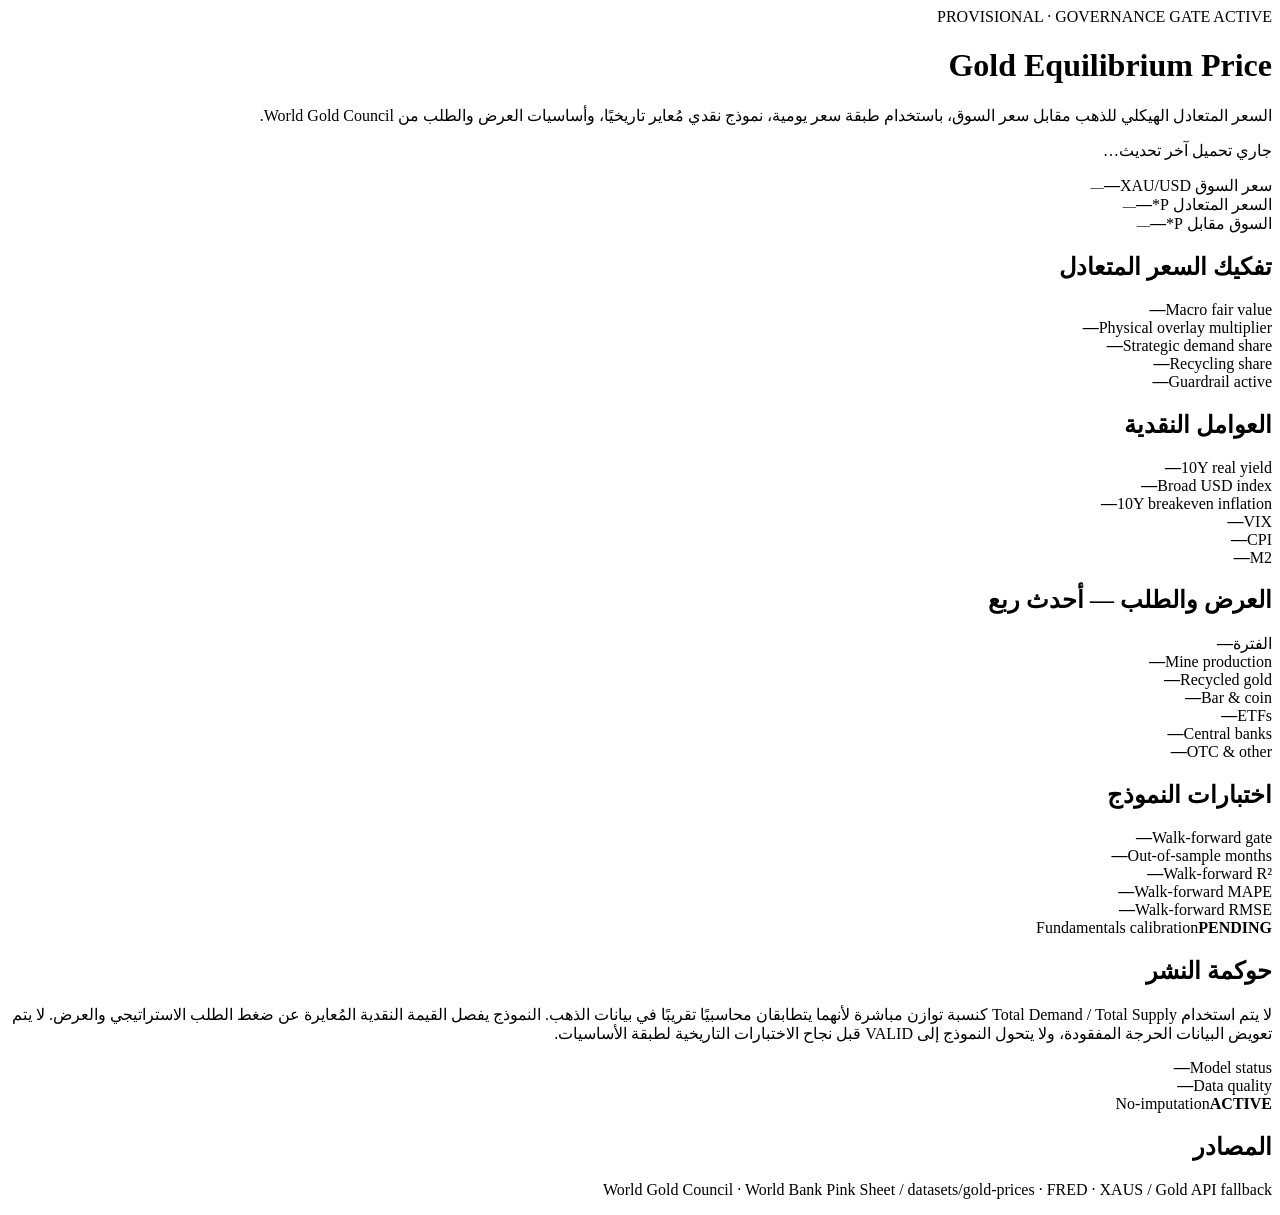
==== docs/gold/index.html @ 41882493 "Add production gold equilibrium dashboard" ====
<!doctype html>
<html lang="ar" dir="rtl">
<head>
<meta charset="utf-8">
<meta name="viewport" content="width=device-width,initial-scale=1">
<title>Gold Equilibrium Price</title>
<link rel="stylesheet" href="style.css">
</head>
<body>
<main>
<header>
<div class="badge" id="badge">PROVISIONAL · GOVERNANCE GATE ACTIVE</div>
<h1>Gold Equilibrium Price</h1>
<p class="lead">السعر المتعادل الهيكلي للذهب مقابل سعر السوق، باستخدام طبقة سعر يومية، نموذج نقدي مُعاير تاريخيًا، وأساسيات العرض والطلب من World Gold Council.</p>
<p class="muted" id="updated">جاري تحميل آخر تحديث…</p>
</header>
<section class="grid cards">
<article class="card"><span>سعر السوق XAU/USD</span><strong class="gold" id="spot">—</strong><small id="spotMeta">—</small></article>
<article class="card"><span>السعر المتعادل P*</span><strong class="green" id="pstar">—</strong><small id="pstarMeta">—</small></article>
<article class="card"><span>السوق مقابل P*</span><strong id="gap">—</strong><small id="gapMeta">—</small></article>
</section>
<section class="panel"><h2>تفكيك السعر المتعادل</h2>
<div class="row"><span>Macro fair value</span><b id="macroP">—</b></div>
<div class="row"><span>Physical overlay multiplier</span><b id="physical">—</b></div>
<div class="row"><span>Strategic demand share</span><b id="strategic">—</b></div>
<div class="row"><span>Recycling share</span><b id="recycling">—</b></div>
<div class="row"><span>Guardrail active</span><b id="guardrail">—</b></div>
</section>
<section class="panel"><h2>العوامل النقدية</h2>
<div class="row"><span>10Y real yield</span><b id="ry">—</b></div>
<div class="row"><span>Broad USD index</span><b id="usd">—</b></div>
<div class="row"><span>10Y breakeven inflation</span><b id="be">—</b></div>
<div class="row"><span>VIX</span><b id="vix">—</b></div>
<div class="row"><span>CPI</span><b id="cpi">—</b></div>
<div class="row"><span>M2</span><b id="m2">—</b></div>
</section>
<section class="panel"><h2>العرض والطلب — أحدث ربع</h2>
<div class="row"><span>الفترة</span><b id="quarter">—</b></div>
<div class="row"><span>Mine production</span><b id="mine">—</b></div>
<div class="row"><span>Recycled gold</span><b id="rec">—</b></div>
<div class="row"><span>Bar & coin</span><b id="barcoin">—</b></div>
<div class="row"><span>ETFs</span><b id="etf">—</b></div>
<div class="row"><span>Central banks</span><b id="cb">—</b></div>
<div class="row"><span>OTC & other</span><b id="otc">—</b></div>
</section>
<section class="panel"><h2>اختبارات النموذج</h2>
<div class="row"><span>Walk-forward gate</span><b id="wf">—</b></div>
<div class="row"><span>Out-of-sample months</span><b id="oos">—</b></div>
<div class="row"><span>Walk-forward R²</span><b id="r2">—</b></div>
<div class="row"><span>Walk-forward MAPE</span><b id="mape">—</b></div>
<div class="row"><span>Walk-forward RMSE</span><b id="rmse">—</b></div>
<div class="row"><span>Fundamentals calibration</span><b class="yellow">PENDING</b></div>
</section>
<section class="panel"><h2>حوكمة النشر</h2>
<p class="note">لا يتم استخدام Total Demand / Total Supply كنسبة توازن مباشرة لأنهما يتطابقان محاسبيًا تقريبًا في بيانات الذهب. النموذج يفصل القيمة النقدية المُعايرة عن ضغط الطلب الاستراتيجي والعرض. لا يتم تعويض البيانات الحرجة المفقودة، ولا يتحول النموذج إلى VALID قبل نجاح الاختبارات التاريخية لطبقة الأساسيات.</p>
<div class="row"><span>Model status</span><b id="status">—</b></div>
<div class="row"><span>Data quality</span><b id="quality">—</b></div>
<div class="row"><span>No-imputation</span><b class="green">ACTIVE</b></div>
</section>
<section class="panel"><h2>المصادر</h2><p class="sources">World Gold Council · World Bank Pink Sheet / datasets/gold-prices · FRED · XAUS / Gold API fallback</p></section>
</main>
<script src="app.js"></script>
</body>
</html>
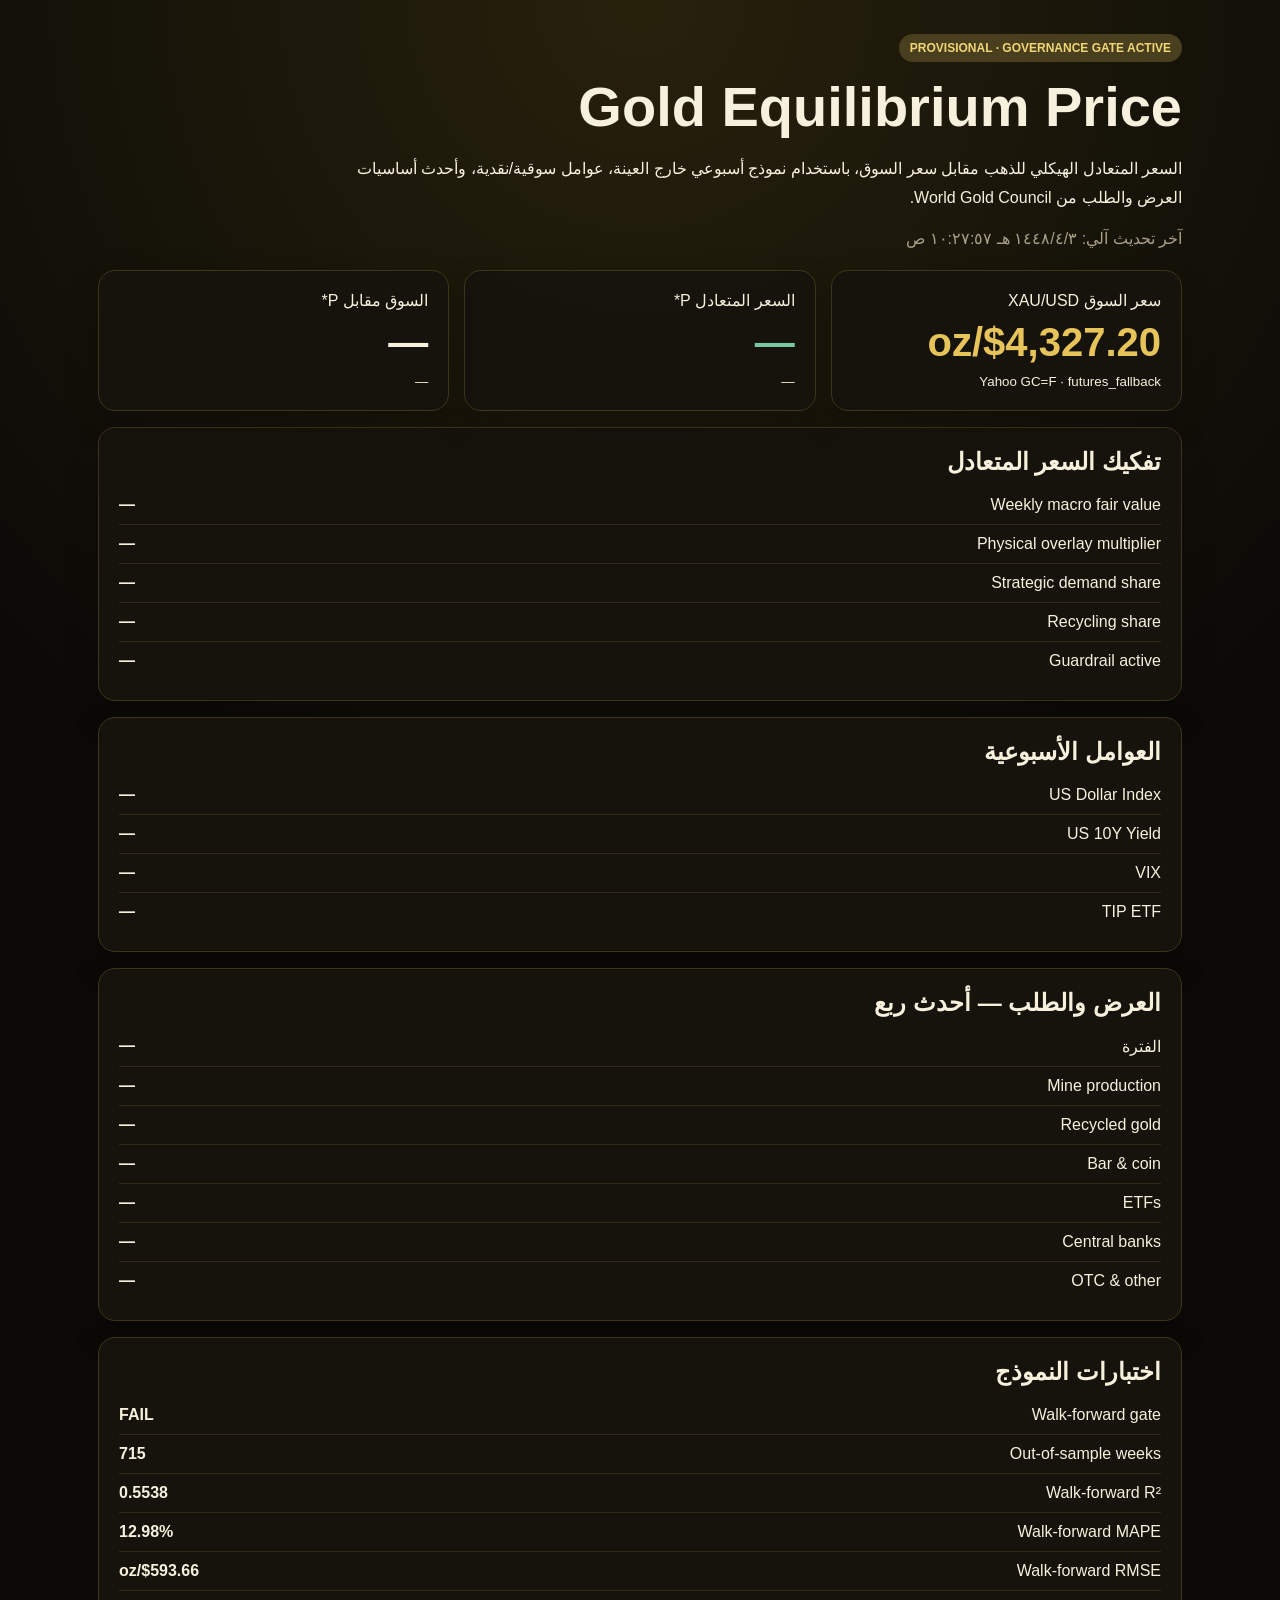
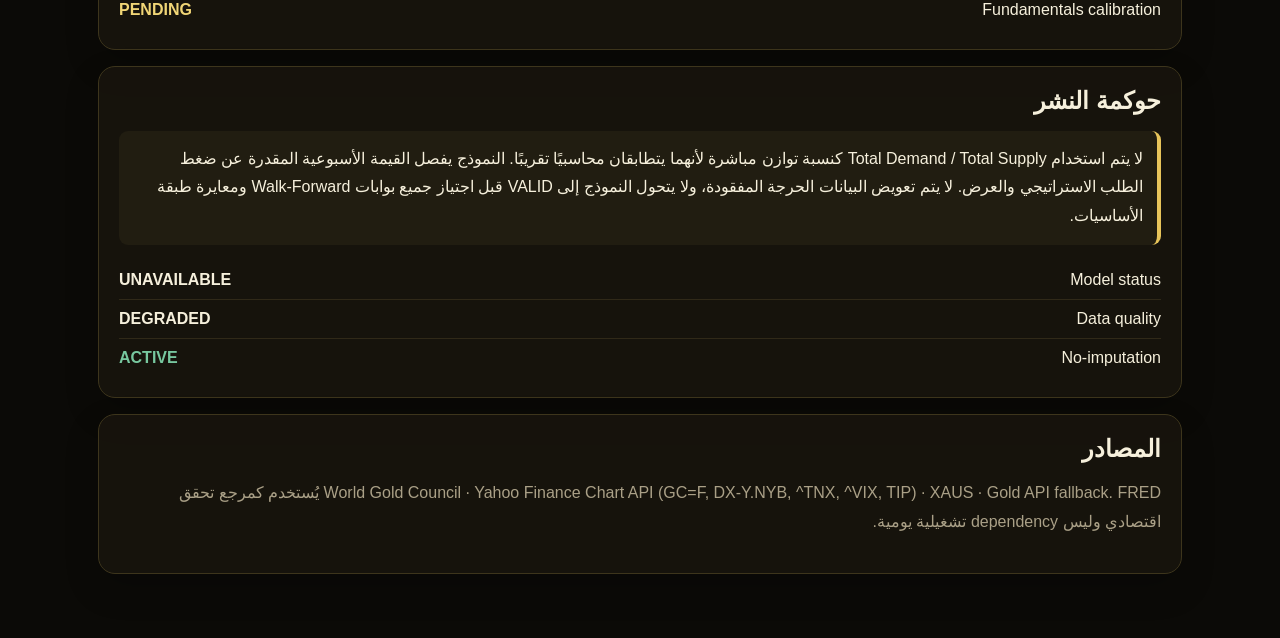
==== commit 36aa3053: "Align gold dashboard with weekly Yahoo model" ====
--- a/docs/gold/index.html
+++ b/docs/gold/index.html
@@ -1,64 +1,10 @@
 <!doctype html>
-<html lang="ar" dir="rtl">
-<head>
-<meta charset="utf-8">
-<meta name="viewport" content="width=device-width,initial-scale=1">
-<title>Gold Equilibrium Price</title>
-<link rel="stylesheet" href="style.css">
-</head>
-<body>
-<main>
-<header>
-<div class="badge" id="badge">PROVISIONAL · GOVERNANCE GATE ACTIVE</div>
-<h1>Gold Equilibrium Price</h1>
-<p class="lead">السعر المتعادل الهيكلي للذهب مقابل سعر السوق، باستخدام طبقة سعر يومية، نموذج نقدي مُعاير تاريخيًا، وأساسيات العرض والطلب من World Gold Council.</p>
-<p class="muted" id="updated">جاري تحميل آخر تحديث…</p>
-</header>
-<section class="grid cards">
-<article class="card"><span>سعر السوق XAU/USD</span><strong class="gold" id="spot">—</strong><small id="spotMeta">—</small></article>
-<article class="card"><span>السعر المتعادل P*</span><strong class="green" id="pstar">—</strong><small id="pstarMeta">—</small></article>
-<article class="card"><span>السوق مقابل P*</span><strong id="gap">—</strong><small id="gapMeta">—</small></article>
-</section>
-<section class="panel"><h2>تفكيك السعر المتعادل</h2>
-<div class="row"><span>Macro fair value</span><b id="macroP">—</b></div>
-<div class="row"><span>Physical overlay multiplier</span><b id="physical">—</b></div>
-<div class="row"><span>Strategic demand share</span><b id="strategic">—</b></div>
-<div class="row"><span>Recycling share</span><b id="recycling">—</b></div>
-<div class="row"><span>Guardrail active</span><b id="guardrail">—</b></div>
-</section>
-<section class="panel"><h2>العوامل النقدية</h2>
-<div class="row"><span>10Y real yield</span><b id="ry">—</b></div>
-<div class="row"><span>Broad USD index</span><b id="usd">—</b></div>
-<div class="row"><span>10Y breakeven inflation</span><b id="be">—</b></div>
-<div class="row"><span>VIX</span><b id="vix">—</b></div>
-<div class="row"><span>CPI</span><b id="cpi">—</b></div>
-<div class="row"><span>M2</span><b id="m2">—</b></div>
-</section>
-<section class="panel"><h2>العرض والطلب — أحدث ربع</h2>
-<div class="row"><span>الفترة</span><b id="quarter">—</b></div>
-<div class="row"><span>Mine production</span><b id="mine">—</b></div>
-<div class="row"><span>Recycled gold</span><b id="rec">—</b></div>
-<div class="row"><span>Bar & coin</span><b id="barcoin">—</b></div>
-<div class="row"><span>ETFs</span><b id="etf">—</b></div>
-<div class="row"><span>Central banks</span><b id="cb">—</b></div>
-<div class="row"><span>OTC & other</span><b id="otc">—</b></div>
-</section>
-<section class="panel"><h2>اختبارات النموذج</h2>
-<div class="row"><span>Walk-forward gate</span><b id="wf">—</b></div>
-<div class="row"><span>Out-of-sample months</span><b id="oos">—</b></div>
-<div class="row"><span>Walk-forward R²</span><b id="r2">—</b></div>
-<div class="row"><span>Walk-forward MAPE</span><b id="mape">—</b></div>
-<div class="row"><span>Walk-forward RMSE</span><b id="rmse">—</b></div>
-<div class="row"><span>Fundamentals calibration</span><b class="yellow">PENDING</b></div>
-</section>
-<section class="panel"><h2>حوكمة النشر</h2>
-<p class="note">لا يتم استخدام Total Demand / Total Supply كنسبة توازن مباشرة لأنهما يتطابقان محاسبيًا تقريبًا في بيانات الذهب. النموذج يفصل القيمة النقدية المُعايرة عن ضغط الطلب الاستراتيجي والعرض. لا يتم تعويض البيانات الحرجة المفقودة، ولا يتحول النموذج إلى VALID قبل نجاح الاختبارات التاريخية لطبقة الأساسيات.</p>
-<div class="row"><span>Model status</span><b id="status">—</b></div>
-<div class="row"><span>Data quality</span><b id="quality">—</b></div>
-<div class="row"><span>No-imputation</span><b class="green">ACTIVE</b></div>
-</section>
-<section class="panel"><h2>المصادر</h2><p class="sources">World Gold Council · World Bank Pink Sheet / datasets/gold-prices · FRED · XAUS / Gold API fallback</p></section>
-</main>
-<script src="app.js"></script>
-</body>
-</html>
+<html lang="ar" dir="rtl"><head><meta charset="utf-8"><meta name="viewport" content="width=device-width,initial-scale=1"><title>Gold Equilibrium Price</title><link rel="stylesheet" href="style.css"></head>
+<body><main><header><div class="badge" id="badge">PROVISIONAL · GOVERNANCE GATE ACTIVE</div><h1>Gold Equilibrium Price</h1><p class="lead">السعر المتعادل الهيكلي للذهب مقابل سعر السوق، باستخدام نموذج أسبوعي خارج العينة، عوامل سوقية/نقدية، وأحدث أساسيات العرض والطلب من World Gold Council.</p><p class="muted" id="updated">جاري تحميل آخر تحديث…</p></header>
+<section class="grid cards"><article class="card"><span>سعر السوق XAU/USD</span><strong class="gold" id="spot">—</strong><small id="spotMeta">—</small></article><article class="card"><span>السعر المتعادل P*</span><strong class="green" id="pstar">—</strong><small id="pstarMeta">—</small></article><article class="card"><span>السوق مقابل P*</span><strong id="gap">—</strong><small id="gapMeta">—</small></article></section>
+<section class="panel"><h2>تفكيك السعر المتعادل</h2><div class="row"><span>Weekly macro fair value</span><b id="macroP">—</b></div><div class="row"><span>Physical overlay multiplier</span><b id="physical">—</b></div><div class="row"><span>Strategic demand share</span><b id="strategic">—</b></div><div class="row"><span>Recycling share</span><b id="recycling">—</b></div><div class="row"><span>Guardrail active</span><b id="guardrail">—</b></div></section>
+<section class="panel"><h2>العوامل الأسبوعية</h2><div class="row"><span>US Dollar Index</span><b id="usd">—</b></div><div class="row"><span>US 10Y Yield</span><b id="tnx">—</b></div><div class="row"><span>VIX</span><b id="vix">—</b></div><div class="row"><span>TIP ETF</span><b id="tip">—</b></div></section>
+<section class="panel"><h2>العرض والطلب — أحدث ربع</h2><div class="row"><span>الفترة</span><b id="quarter">—</b></div><div class="row"><span>Mine production</span><b id="mine">—</b></div><div class="row"><span>Recycled gold</span><b id="rec">—</b></div><div class="row"><span>Bar & coin</span><b id="barcoin">—</b></div><div class="row"><span>ETFs</span><b id="etf">—</b></div><div class="row"><span>Central banks</span><b id="cb">—</b></div><div class="row"><span>OTC & other</span><b id="otc">—</b></div></section>
+<section class="panel"><h2>اختبارات النموذج</h2><div class="row"><span>Walk-forward gate</span><b id="wf">—</b></div><div class="row"><span>Out-of-sample weeks</span><b id="oos">—</b></div><div class="row"><span>Walk-forward R²</span><b id="r2">—</b></div><div class="row"><span>Walk-forward MAPE</span><b id="mape">—</b></div><div class="row"><span>Walk-forward RMSE</span><b id="rmse">—</b></div><div class="row"><span>Fundamentals calibration</span><b class="yellow">PENDING</b></div></section>
+<section class="panel"><h2>حوكمة النشر</h2><p class="note">لا يتم استخدام Total Demand / Total Supply كنسبة توازن مباشرة لأنهما يتطابقان محاسبيًا تقريبًا. النموذج يفصل القيمة الأسبوعية المقدرة عن ضغط الطلب الاستراتيجي والعرض. لا يتم تعويض البيانات الحرجة المفقودة، ولا يتحول النموذج إلى VALID قبل اجتياز جميع بوابات Walk-Forward ومعايرة طبقة الأساسيات.</p><div class="row"><span>Model status</span><b id="status">—</b></div><div class="row"><span>Data quality</span><b id="quality">—</b></div><div class="row"><span>No-imputation</span><b class="green">ACTIVE</b></div></section>
+<section class="panel"><h2>المصادر</h2><p class="sources">World Gold Council · Yahoo Finance Chart API (GC=F, DX-Y.NYB, ^TNX, ^VIX, TIP) · XAUS · Gold API fallback. FRED يُستخدم كمرجع تحقق اقتصادي وليس dependency تشغيلية يومية.</p></section></main><script src="app.js"></script></body></html>
--- a/docs/gold/style.css
+++ b/docs/gold/style.css
@@ -0,0 +1 @@
+:root{--bg:#0b0a07;--panel:#17140d;--line:#3d351c;--text:#f6f0dc;--muted:#aaa087;--gold:#e7c45a;--green:#77c79f;--red:#ff8580;--yellow:#f0d576}*{box-sizing:border-box}body{margin:0;background:radial-gradient(circle at top,#27210c 0,#0b0a07 38%);color:var(--text);font-family:Arial,Tahoma,sans-serif}main{max-width:1120px;margin:auto;padding:34px 18px 64px}header{margin-bottom:22px}h1{font-size:clamp(34px,5vw,56px);margin:12px 0 8px}h2{margin:0 0 10px}.lead{max-width:850px;line-height:1.8}.muted{color:var(--muted)}.badge{display:inline-block;background:#493f1e;color:var(--yellow);padding:7px 11px;border-radius:999px;font-size:12px;font-weight:700}.grid{display:grid;grid-template-columns:repeat(3,1fr);gap:15px}.card,.panel{background:rgba(23,20,13,.95);border:1px solid var(--line);border-radius:17px;padding:20px;box-shadow:0 14px 34px rgba(0,0,0,.18)}.card strong{display:block;font-size:clamp(28px,4vw,40px);margin:10px 0 7px}.panel{margin-top:16px}.row{display:flex;justify-content:space-between;gap:22px;padding:10px 0;border-bottom:1px solid #302918}.row:last-child{border-bottom:0}.row b{text-align:left}.gold{color:var(--gold)}.green{color:var(--green)}.red{color:var(--red)}.yellow{color:var(--yellow)}.note{line-height:1.8;background:#211d11;border-right:4px solid var(--gold);padding:14px;border-radius:9px}.sources{color:var(--muted);line-height:1.8}@media(max-width:820px){.grid{grid-template-columns:1fr}.row{align-items:flex-start}.row b{max-width:55%}}
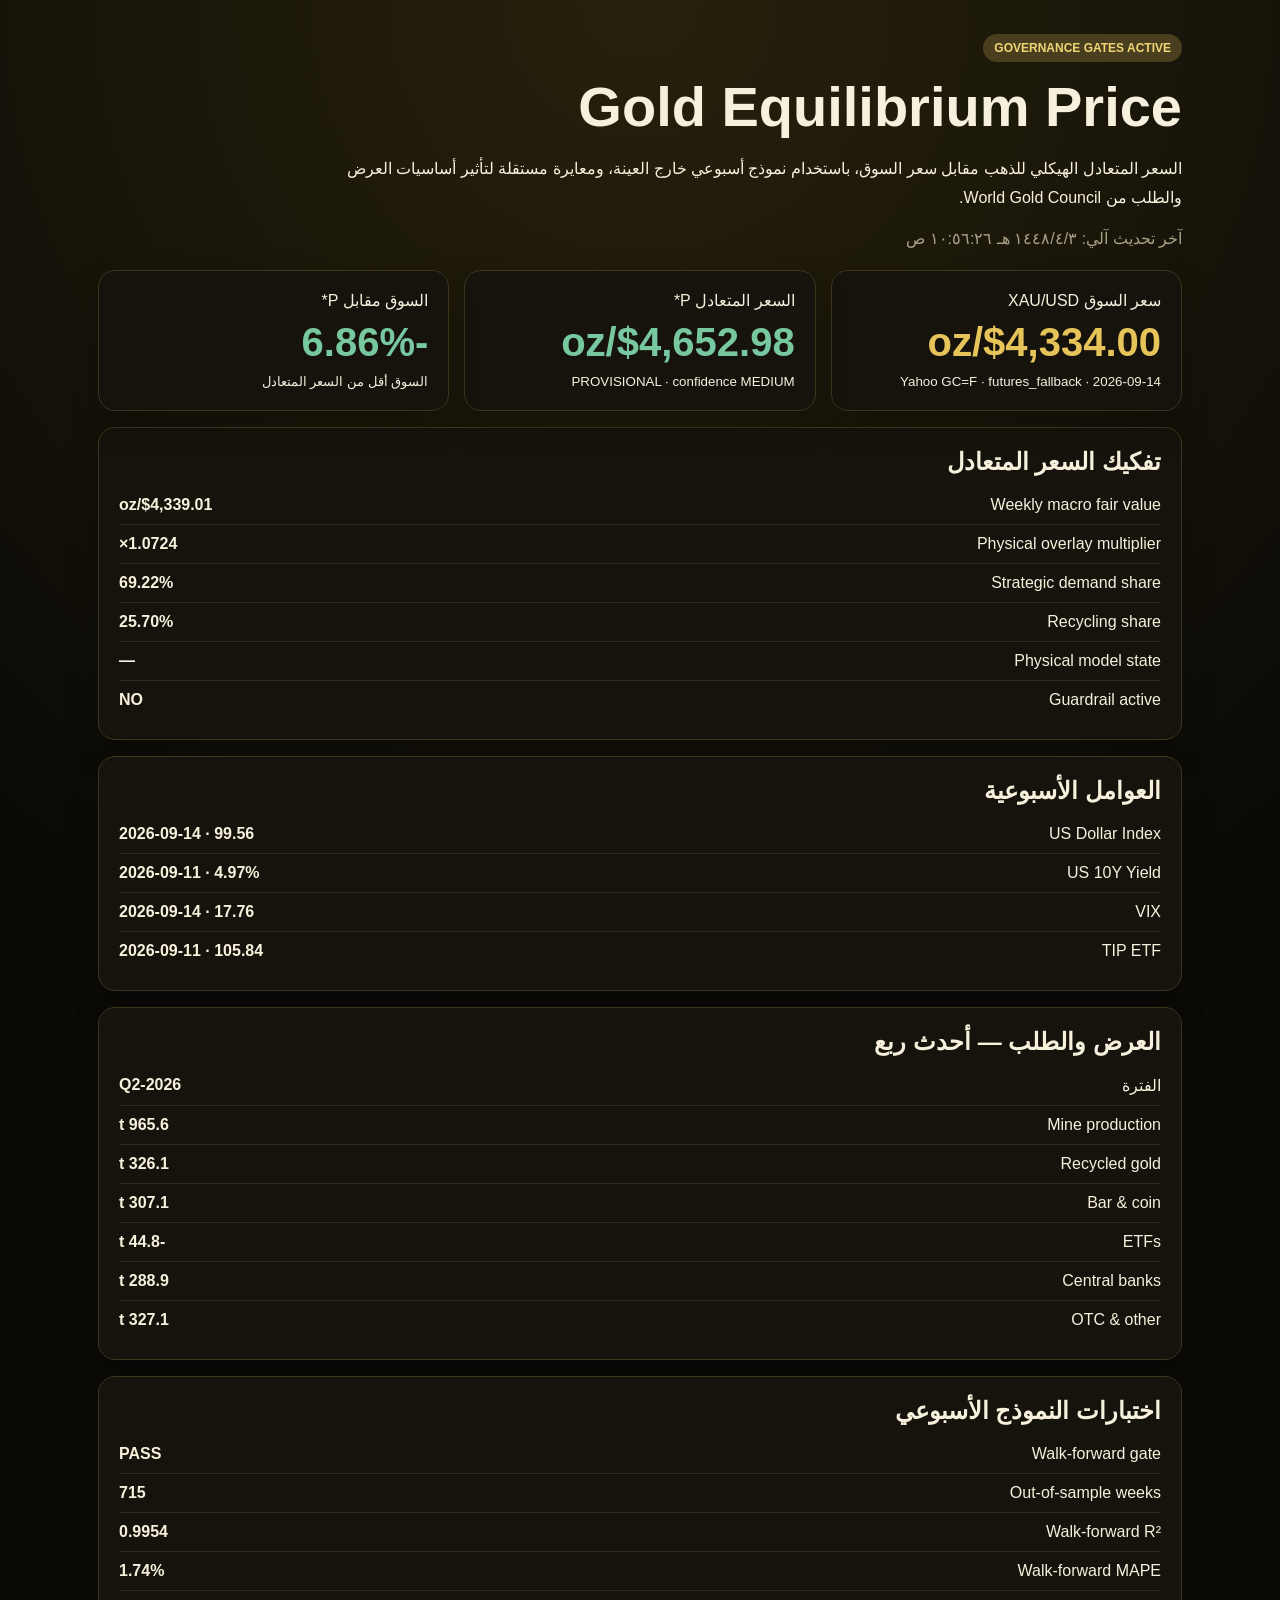
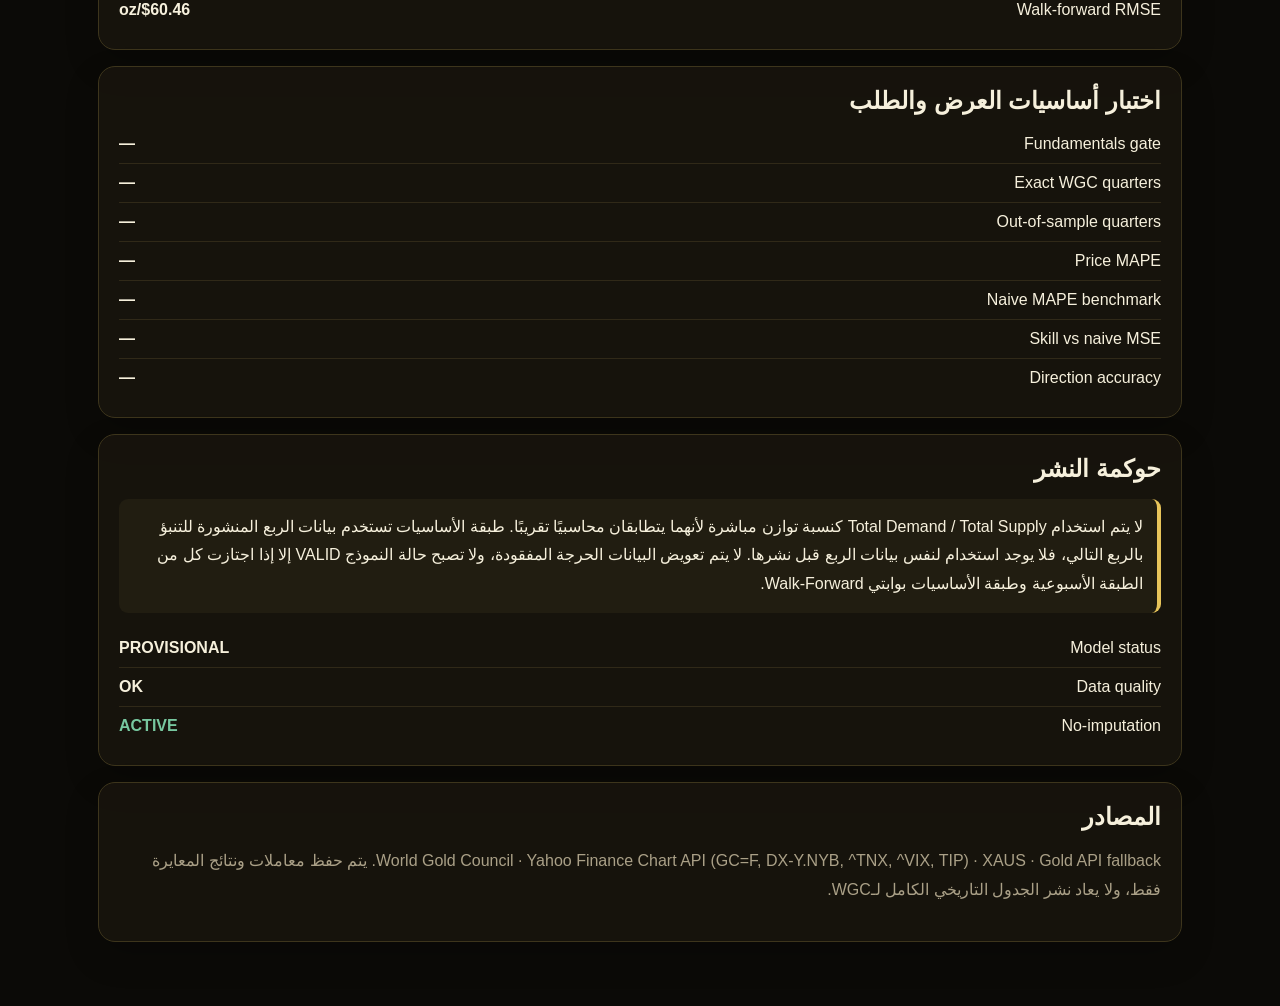
==== commit 1d3f976b: "Show WGC fundamentals calibration metrics on gold dashboard" ====
--- a/docs/gold/index.html
+++ b/docs/gold/index.html
@@ -1,10 +1,11 @@
 <!doctype html>
 <html lang="ar" dir="rtl"><head><meta charset="utf-8"><meta name="viewport" content="width=device-width,initial-scale=1"><title>Gold Equilibrium Price</title><link rel="stylesheet" href="style.css"></head>
-<body><main><header><div class="badge" id="badge">PROVISIONAL · GOVERNANCE GATE ACTIVE</div><h1>Gold Equilibrium Price</h1><p class="lead">السعر المتعادل الهيكلي للذهب مقابل سعر السوق، باستخدام نموذج أسبوعي خارج العينة، عوامل سوقية/نقدية، وأحدث أساسيات العرض والطلب من World Gold Council.</p><p class="muted" id="updated">جاري تحميل آخر تحديث…</p></header>
+<body><main><header><div class="badge" id="badge">GOVERNANCE GATES ACTIVE</div><h1>Gold Equilibrium Price</h1><p class="lead">السعر المتعادل الهيكلي للذهب مقابل سعر السوق، باستخدام نموذج أسبوعي خارج العينة، ومعايرة مستقلة لتأثير أساسيات العرض والطلب من World Gold Council.</p><p class="muted" id="updated">جاري تحميل آخر تحديث…</p></header>
 <section class="grid cards"><article class="card"><span>سعر السوق XAU/USD</span><strong class="gold" id="spot">—</strong><small id="spotMeta">—</small></article><article class="card"><span>السعر المتعادل P*</span><strong class="green" id="pstar">—</strong><small id="pstarMeta">—</small></article><article class="card"><span>السوق مقابل P*</span><strong id="gap">—</strong><small id="gapMeta">—</small></article></section>
-<section class="panel"><h2>تفكيك السعر المتعادل</h2><div class="row"><span>Weekly macro fair value</span><b id="macroP">—</b></div><div class="row"><span>Physical overlay multiplier</span><b id="physical">—</b></div><div class="row"><span>Strategic demand share</span><b id="strategic">—</b></div><div class="row"><span>Recycling share</span><b id="recycling">—</b></div><div class="row"><span>Guardrail active</span><b id="guardrail">—</b></div></section>
+<section class="panel"><h2>تفكيك السعر المتعادل</h2><div class="row"><span>Weekly macro fair value</span><b id="macroP">—</b></div><div class="row"><span>Physical overlay multiplier</span><b id="physical">—</b></div><div class="row"><span>Strategic demand share</span><b id="strategic">—</b></div><div class="row"><span>Recycling share</span><b id="recycling">—</b></div><div class="row"><span>Physical model state</span><b id="physicalState">—</b></div><div class="row"><span>Guardrail active</span><b id="guardrail">—</b></div></section>
 <section class="panel"><h2>العوامل الأسبوعية</h2><div class="row"><span>US Dollar Index</span><b id="usd">—</b></div><div class="row"><span>US 10Y Yield</span><b id="tnx">—</b></div><div class="row"><span>VIX</span><b id="vix">—</b></div><div class="row"><span>TIP ETF</span><b id="tip">—</b></div></section>
 <section class="panel"><h2>العرض والطلب — أحدث ربع</h2><div class="row"><span>الفترة</span><b id="quarter">—</b></div><div class="row"><span>Mine production</span><b id="mine">—</b></div><div class="row"><span>Recycled gold</span><b id="rec">—</b></div><div class="row"><span>Bar & coin</span><b id="barcoin">—</b></div><div class="row"><span>ETFs</span><b id="etf">—</b></div><div class="row"><span>Central banks</span><b id="cb">—</b></div><div class="row"><span>OTC & other</span><b id="otc">—</b></div></section>
-<section class="panel"><h2>اختبارات النموذج</h2><div class="row"><span>Walk-forward gate</span><b id="wf">—</b></div><div class="row"><span>Out-of-sample weeks</span><b id="oos">—</b></div><div class="row"><span>Walk-forward R²</span><b id="r2">—</b></div><div class="row"><span>Walk-forward MAPE</span><b id="mape">—</b></div><div class="row"><span>Walk-forward RMSE</span><b id="rmse">—</b></div><div class="row"><span>Fundamentals calibration</span><b class="yellow">PENDING</b></div></section>
-<section class="panel"><h2>حوكمة النشر</h2><p class="note">لا يتم استخدام Total Demand / Total Supply كنسبة توازن مباشرة لأنهما يتطابقان محاسبيًا تقريبًا. النموذج يفصل القيمة الأسبوعية المقدرة عن ضغط الطلب الاستراتيجي والعرض. لا يتم تعويض البيانات الحرجة المفقودة، ولا يتحول النموذج إلى VALID قبل اجتياز جميع بوابات Walk-Forward ومعايرة طبقة الأساسيات.</p><div class="row"><span>Model status</span><b id="status">—</b></div><div class="row"><span>Data quality</span><b id="quality">—</b></div><div class="row"><span>No-imputation</span><b class="green">ACTIVE</b></div></section>
-<section class="panel"><h2>المصادر</h2><p class="sources">World Gold Council · Yahoo Finance Chart API (GC=F, DX-Y.NYB, ^TNX, ^VIX, TIP) · XAUS · Gold API fallback. FRED يُستخدم كمرجع تحقق اقتصادي وليس dependency تشغيلية يومية.</p></section></main><script src="app.js"></script></body></html>
+<section class="panel"><h2>اختبارات النموذج الأسبوعي</h2><div class="row"><span>Walk-forward gate</span><b id="wf">—</b></div><div class="row"><span>Out-of-sample weeks</span><b id="oos">—</b></div><div class="row"><span>Walk-forward R²</span><b id="r2">—</b></div><div class="row"><span>Walk-forward MAPE</span><b id="mape">—</b></div><div class="row"><span>Walk-forward RMSE</span><b id="rmse">—</b></div></section>
+<section class="panel"><h2>اختبار أساسيات العرض والطلب</h2><div class="row"><span>Fundamentals gate</span><b id="fundWF">—</b></div><div class="row"><span>Exact WGC quarters</span><b id="fundN">—</b></div><div class="row"><span>Out-of-sample quarters</span><b id="fundOOS">—</b></div><div class="row"><span>Price MAPE</span><b id="fundMape">—</b></div><div class="row"><span>Naive MAPE benchmark</span><b id="fundNaive">—</b></div><div class="row"><span>Skill vs naive MSE</span><b id="fundSkill">—</b></div><div class="row"><span>Direction accuracy</span><b id="fundDirection">—</b></div></section>
+<section class="panel"><h2>حوكمة النشر</h2><p class="note">لا يتم استخدام Total Demand / Total Supply كنسبة توازن مباشرة لأنهما يتطابقان محاسبيًا تقريبًا. طبقة الأساسيات تستخدم بيانات الربع المنشورة للتنبؤ بالربع التالي، فلا يوجد استخدام لنفس بيانات الربع قبل نشرها. لا يتم تعويض البيانات الحرجة المفقودة، ولا تصبح حالة النموذج VALID إلا إذا اجتازت كل من الطبقة الأسبوعية وطبقة الأساسيات بوابتي Walk‑Forward.</p><div class="row"><span>Model status</span><b id="status">—</b></div><div class="row"><span>Data quality</span><b id="quality">—</b></div><div class="row"><span>No-imputation</span><b class="green">ACTIVE</b></div></section>
+<section class="panel"><h2>المصادر</h2><p class="sources">World Gold Council · Yahoo Finance Chart API (GC=F, DX-Y.NYB, ^TNX, ^VIX, TIP) · XAUS · Gold API fallback. يتم حفظ معاملات ونتائج المعايرة فقط، ولا يعاد نشر الجدول التاريخي الكامل لـWGC.</p></section></main><script src="app.js"></script></body></html>
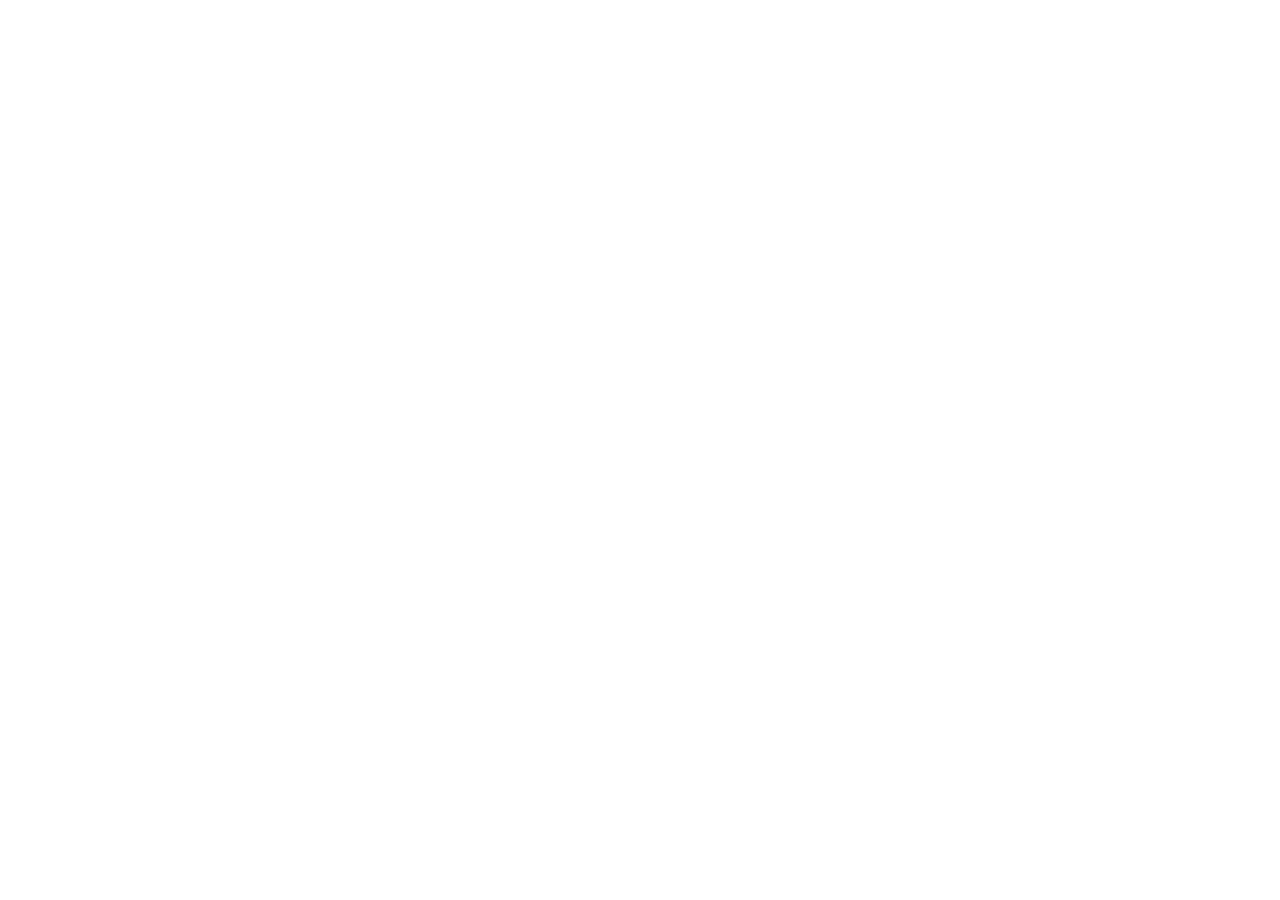
==== commit cd48ac11: "Move gold project to independent repository" ====
--- a/docs/gold/index.html
+++ b/docs/gold/index.html
@@ -1,11 +1 @@
-<!doctype html>
-<html lang="ar" dir="rtl"><head><meta charset="utf-8"><meta name="viewport" content="width=device-width,initial-scale=1"><title>Gold Equilibrium Price</title><link rel="stylesheet" href="style.css"></head>
-<body><main><header><div class="badge" id="badge">GOVERNANCE GATES ACTIVE</div><h1>Gold Equilibrium Price</h1><p class="lead">السعر المتعادل الهيكلي للذهب مقابل سعر السوق، باستخدام نموذج أسبوعي خارج العينة، ومعايرة مستقلة لتأثير أساسيات العرض والطلب من World Gold Council.</p><p class="muted" id="updated">جاري تحميل آخر تحديث…</p></header>
-<section class="grid cards"><article class="card"><span>سعر السوق XAU/USD</span><strong class="gold" id="spot">—</strong><small id="spotMeta">—</small></article><article class="card"><span>السعر المتعادل P*</span><strong class="green" id="pstar">—</strong><small id="pstarMeta">—</small></article><article class="card"><span>السوق مقابل P*</span><strong id="gap">—</strong><small id="gapMeta">—</small></article></section>
-<section class="panel"><h2>تفكيك السعر المتعادل</h2><div class="row"><span>Weekly macro fair value</span><b id="macroP">—</b></div><div class="row"><span>Physical overlay multiplier</span><b id="physical">—</b></div><div class="row"><span>Strategic demand share</span><b id="strategic">—</b></div><div class="row"><span>Recycling share</span><b id="recycling">—</b></div><div class="row"><span>Physical model state</span><b id="physicalState">—</b></div><div class="row"><span>Guardrail active</span><b id="guardrail">—</b></div></section>
-<section class="panel"><h2>العوامل الأسبوعية</h2><div class="row"><span>US Dollar Index</span><b id="usd">—</b></div><div class="row"><span>US 10Y Yield</span><b id="tnx">—</b></div><div class="row"><span>VIX</span><b id="vix">—</b></div><div class="row"><span>TIP ETF</span><b id="tip">—</b></div></section>
-<section class="panel"><h2>العرض والطلب — أحدث ربع</h2><div class="row"><span>الفترة</span><b id="quarter">—</b></div><div class="row"><span>Mine production</span><b id="mine">—</b></div><div class="row"><span>Recycled gold</span><b id="rec">—</b></div><div class="row"><span>Bar & coin</span><b id="barcoin">—</b></div><div class="row"><span>ETFs</span><b id="etf">—</b></div><div class="row"><span>Central banks</span><b id="cb">—</b></div><div class="row"><span>OTC & other</span><b id="otc">—</b></div></section>
-<section class="panel"><h2>اختبارات النموذج الأسبوعي</h2><div class="row"><span>Walk-forward gate</span><b id="wf">—</b></div><div class="row"><span>Out-of-sample weeks</span><b id="oos">—</b></div><div class="row"><span>Walk-forward R²</span><b id="r2">—</b></div><div class="row"><span>Walk-forward MAPE</span><b id="mape">—</b></div><div class="row"><span>Walk-forward RMSE</span><b id="rmse">—</b></div></section>
-<section class="panel"><h2>اختبار أساسيات العرض والطلب</h2><div class="row"><span>Fundamentals gate</span><b id="fundWF">—</b></div><div class="row"><span>Exact WGC quarters</span><b id="fundN">—</b></div><div class="row"><span>Out-of-sample quarters</span><b id="fundOOS">—</b></div><div class="row"><span>Price MAPE</span><b id="fundMape">—</b></div><div class="row"><span>Naive MAPE benchmark</span><b id="fundNaive">—</b></div><div class="row"><span>Skill vs naive MSE</span><b id="fundSkill">—</b></div><div class="row"><span>Direction accuracy</span><b id="fundDirection">—</b></div></section>
-<section class="panel"><h2>حوكمة النشر</h2><p class="note">لا يتم استخدام Total Demand / Total Supply كنسبة توازن مباشرة لأنهما يتطابقان محاسبيًا تقريبًا. طبقة الأساسيات تستخدم بيانات الربع المنشورة للتنبؤ بالربع التالي، فلا يوجد استخدام لنفس بيانات الربع قبل نشرها. لا يتم تعويض البيانات الحرجة المفقودة، ولا تصبح حالة النموذج VALID إلا إذا اجتازت كل من الطبقة الأسبوعية وطبقة الأساسيات بوابتي Walk‑Forward.</p><div class="row"><span>Model status</span><b id="status">—</b></div><div class="row"><span>Data quality</span><b id="quality">—</b></div><div class="row"><span>No-imputation</span><b class="green">ACTIVE</b></div></section>
-<section class="panel"><h2>المصادر</h2><p class="sources">World Gold Council · Yahoo Finance Chart API (GC=F, DX-Y.NYB, ^TNX, ^VIX, TIP) · XAUS · Gold API fallback. يتم حفظ معاملات ونتائج المعايرة فقط، ولا يعاد نشر الجدول التاريخي الكامل لـWGC.</p></section></main><script src="app.js"></script></body></html>+<!doctype html><html lang="ar" dir="rtl"><head><meta charset="utf-8"><meta http-equiv="refresh" content="0; url=https://kalmaghrabi2-hub.github.io/Gold-Equilibrium-Price/"><meta name="viewport" content="width=device-width,initial-scale=1"><title>Gold Equilibrium Price moved</title></head><body><p>تم نقل مشروع الذهب إلى مستودع مستقل. <a href="https://kalmaghrabi2-hub.github.io/Gold-Equilibrium-Price/">فتح Gold Equilibrium Price</a></p></body></html>
